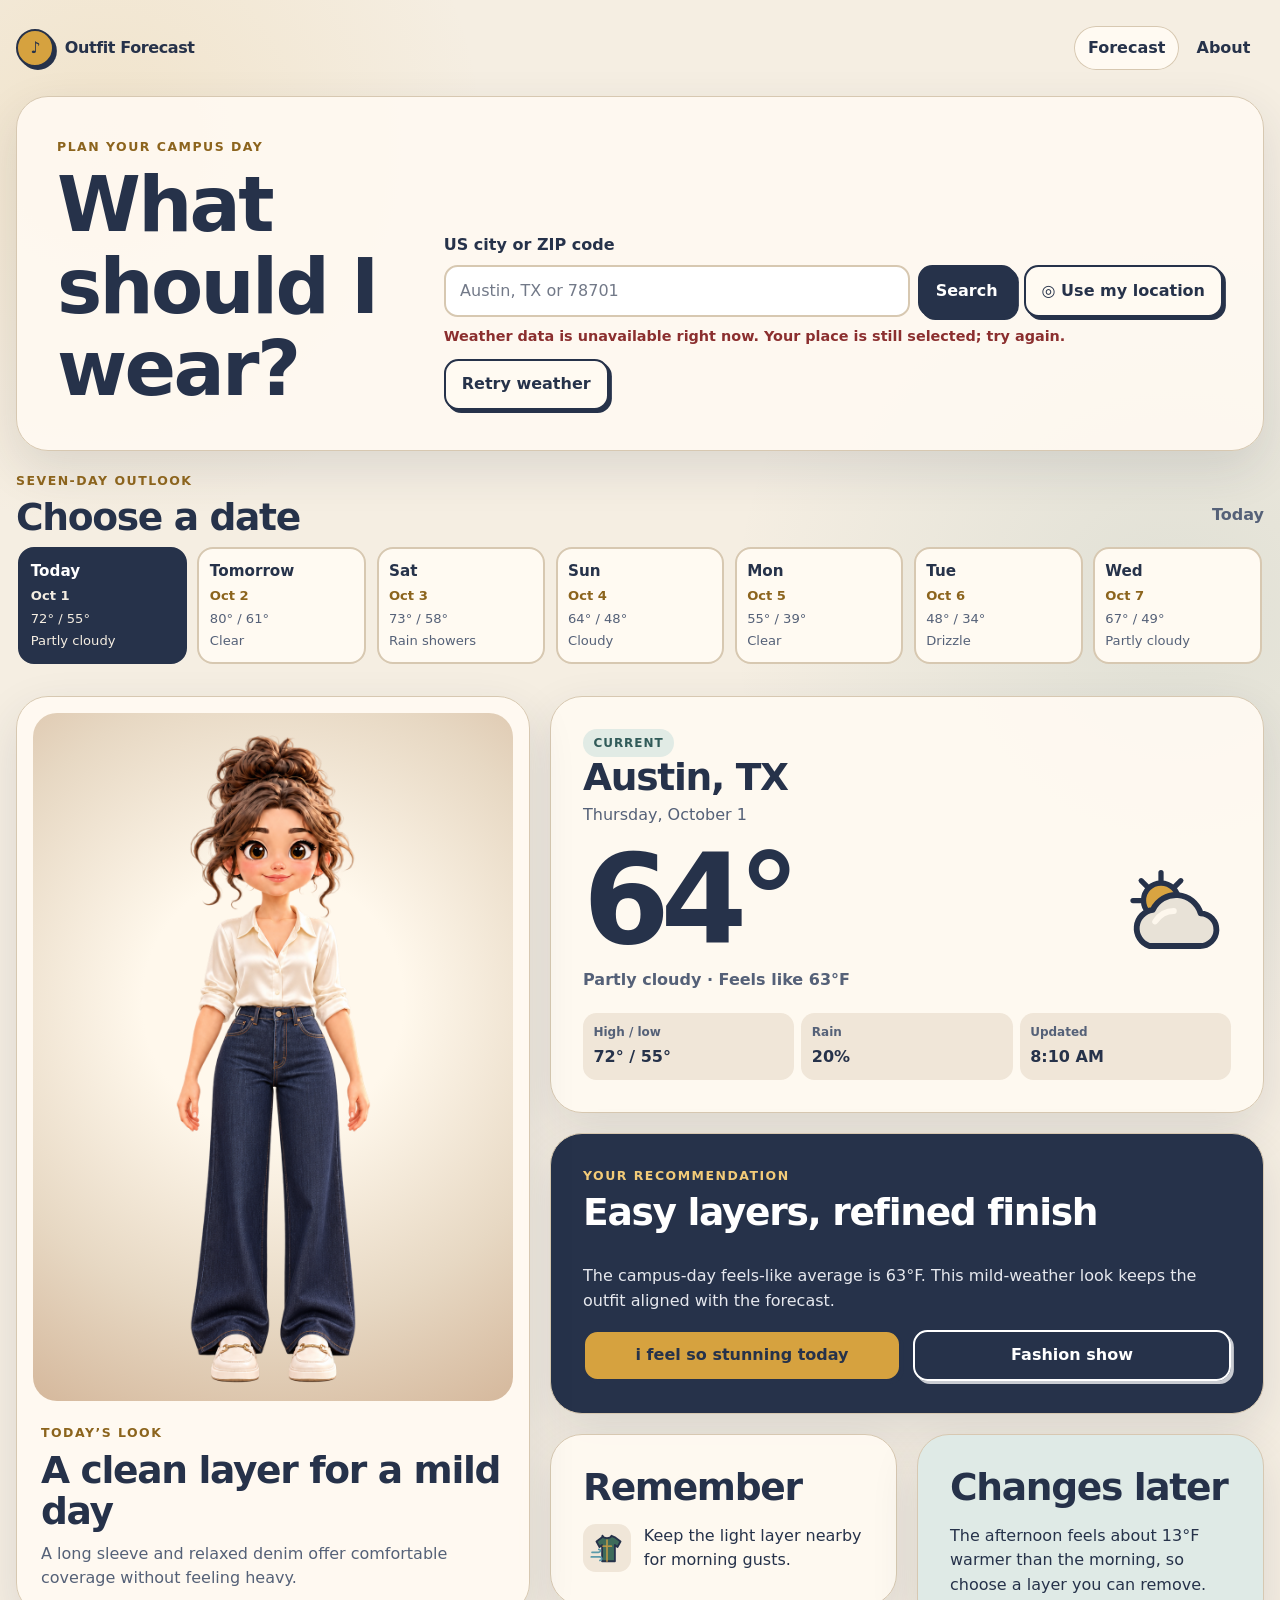
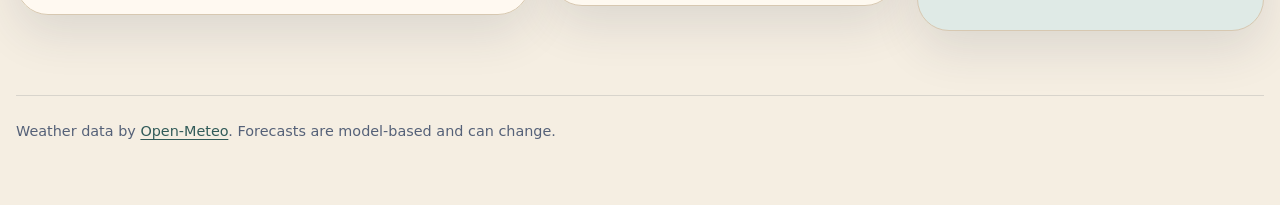
==== index.html @ b1bb18f8 "Brighten mobile outfit celebration" ====
<!doctype html>
<html lang="en">
  <head>
    <meta charset="utf-8">
    <meta name="viewport" content="width=device-width, initial-scale=1">
    <meta name="theme-color" content="#f5eee2">
    <meta name="description" content="A weather-based outfit planner for US college students.">
    <title>Outfit Forecast</title>
    <link rel="stylesheet" href="styles.css">
    <script type="module" src="src/main.js"></script>
  </head>
  <body>
    <a class="skip-link" href="#main-content">Skip to the forecast</a>
    <header class="site-header">
      <a class="brand" href="index.html" aria-label="Outfit Forecast home">
        <span class="brand-mark" aria-hidden="true">♪</span>
        <span>Outfit Forecast</span>
      </a>
      <nav aria-label="Primary navigation">
        <a aria-current="page" href="index.html">Forecast</a>
        <a href="about.html">About</a>
      </nav>
    </header>

    <main class="forecast-main" id="main-content">
      <section class="control-panel" aria-labelledby="location-heading">
        <div>
          <p class="eyebrow">Plan your campus day</p>
          <h1 id="location-heading">What should I wear?</h1>
        </div>
        <form class="location-form" id="location-form" novalidate>
          <label for="location-query">US city or ZIP code</label>
          <div class="field-row">
            <input id="location-query" name="location" autocomplete="postal-code" placeholder="Austin, TX or 78701" aria-describedby="location-message" aria-controls="location-results">
            <button class="button button-primary" type="submit">Search</button>
            <button class="button button-secondary location-button" id="use-location" type="button">
              <span aria-hidden="true">◎</span> Use my location
            </button>
          </div>
          <p class="field-message" id="location-message">Choose a place to update the seven-day outlook.</p>
          <div class="location-results" id="location-results" hidden>
            <p><strong>Select a location</strong></p>
            <div id="location-result-list" role="group" aria-label="Matching US locations"></div>
          </div>
          <button class="button button-secondary retry-button" id="retry-weather" type="button" hidden>Retry weather</button>
        </form>
      </section>

      <section class="date-section" aria-labelledby="date-heading">
        <div class="section-heading">
          <div>
            <p class="eyebrow">Seven-day outlook</p>
            <h2 id="date-heading">Choose a date</h2>
          </div>
          <p id="selected-date-label">Today</p>
        </div>
        <div class="date-strip" id="date-strip" role="group" aria-label="Forecast dates"></div>
      </section>

      <div class="forecast-layout">
        <section class="character-panel" aria-labelledby="outfit-heading">
          <div class="character-frame">
            <div class="character-stage">
              <img id="character-image" src="assets/characters/final/character-mild-b.png" alt="Character wearing a cropped camel trench, navy top, and cream trousers">
              <div class="wearable-layers" id="wearable-layers" aria-hidden="true"></div>
            </div>
            <div class="celebration-layer" id="celebration-layer" aria-hidden="true">
              <span class="celebration-sparkle sparkle-one"></span>
              <span class="celebration-sparkle sparkle-two"></span>
              <span class="celebration-sparkle sparkle-three"></span>
              <span class="celebration-sparkle sparkle-four"></span>
              <span class="celebration-sparkle sparkle-five"></span>
              <span class="celebration-sparkle sparkle-six"></span>
              <span class="celebration-meteor meteor-one"></span>
              <span class="celebration-meteor meteor-two"></span>
              <span class="celebration-meteor meteor-three"></span>
              <span class="celebration-sparkle mobile-celebration-extra sparkle-seven"></span>
              <span class="celebration-sparkle mobile-celebration-extra sparkle-eight"></span>
              <span class="celebration-sparkle mobile-celebration-extra sparkle-nine"></span>
              <span class="celebration-sparkle mobile-celebration-extra sparkle-ten"></span>
              <span class="celebration-sparkle mobile-celebration-extra sparkle-eleven"></span>
              <span class="celebration-sparkle mobile-celebration-extra sparkle-twelve"></span>
              <span class="celebration-sparkle mobile-celebration-extra sparkle-thirteen"></span>
              <span class="celebration-sparkle mobile-celebration-extra sparkle-fourteen"></span>
              <span class="celebration-meteor mobile-celebration-extra meteor-four"></span>
              <span class="celebration-meteor mobile-celebration-extra meteor-five"></span>
              <span class="celebration-meteor mobile-celebration-extra meteor-six"></span>
            </div>
          </div>
          <button class="button button-secondary fashion-show-mobile" id="fashion-show" data-fashion-show type="button">Fashion show</button>
          <div class="character-copy">
            <p class="eyebrow">Today’s look</p>
            <h2 id="outfit-heading">Polished layers for a full day</h2>
            <p id="outfit-summary">A light jacket and tailored trousers handle a mild morning without feeling heavy later.</p>
          </div>
        </section>

        <div class="forecast-details">
          <section class="weather-card" aria-labelledby="weather-heading">
            <div class="weather-place">
              <p class="status-pill" id="forecast-status">Current</p>
              <h2 id="weather-heading"><span id="place-name">Austin, TX</span></h2>
              <p id="weather-date">Thursday, October 1</p>
            </div>
            <img id="weather-icon" src="assets/icons/weather/final/partly-cloudy.svg" alt="Partly cloudy">
            <div class="temperature-block">
              <p class="temperature"><span id="temperature">64</span><span aria-hidden="true">°</span><span class="sr-only"> degrees Fahrenheit</span></p>
              <p><span id="condition">Partly cloudy</span> · Feels like <span id="feels-like">63°F</span></p>
            </div>
            <dl class="weather-facts">
              <div><dt>High / low</dt><dd id="high-low">72° / 55°</dd></div>
              <div><dt>Rain</dt><dd id="precipitation">20%</dd></div>
              <div><dt>Updated</dt><dd id="updated-time">8:10 AM</dd></div>
            </dl>
          </section>

          <section class="recommendation-card" aria-labelledby="recommendation-heading">
            <p class="eyebrow">Your recommendation</p>
            <h2 id="recommendation-heading">Easy layers, refined finish</h2>
            <p id="recommendation-copy">Start with the jacket for the cool morning. The breathable base layer will still feel comfortable as the afternoon warms.</p>
            <div class="action-row">
              <button class="button button-celebrate" id="affirmation" type="button">i feel so stunning today</button>
              <button class="button button-secondary fashion-show-desktop" id="fashion-show-desktop" data-fashion-show type="button">Fashion show</button>
            </div>
            <p class="affirmation-feedback" id="affirmation-feedback" hidden>Stunning confirmed <span aria-hidden="true">✦</span></p>
          </section>

          <div class="detail-grid">
            <section class="reminder-card" aria-labelledby="reminder-heading">
              <h2 id="reminder-heading">Remember</h2>
              <ul class="reminder-list" id="reminder-list">
                <li><img src="assets/icons/reminders/final/wind-layer.svg" alt=""><span>Keep the light layer nearby for morning gusts.</span></li>
              </ul>
            </section>
            <section class="changes-card" aria-labelledby="changes-heading">
              <h2 id="changes-heading">Changes later</h2>
              <p id="changes-copy">The afternoon feels about 13°F warmer than the morning, so choose a layer you can remove.</p>
            </section>
          </div>
        </div>
      </div>

    </main>

    <footer>
      <p>Weather data by <a href="https://open-meteo.com/" rel="external">Open-Meteo</a>. Forecasts are model-based and can change.</p>
    </footer>
    <div class="sr-only" id="app-status" role="status" aria-live="polite"></div>
  </body>
</html>
---- styles.css ----
:root {
  color-scheme: light;
  --ink: #26324a;
  --ink-soft: #556178;
  --cream: #f5eee2;
  --paper: #fffaf2;
  --paper-strong: #ffffff;
  --line: #d7c8b1;
  --gold: #d6a23f;
  --gold-dark: #8c641d;
  --teal: #477a78;
  --teal-dark: #315b59;
  --rose: #9c5363;
  --shadow: 0 18px 48px rgba(38, 50, 74, 0.12);
  --radius-large: 2rem;
  --radius-medium: 1.25rem;
  --content-width: 90rem;
}

* { box-sizing: border-box; }

html { scroll-behavior: smooth; }

body {
  margin: 0;
  min-width: 20rem;
  background:
    radial-gradient(circle at 8% 8%, rgba(214, 162, 63, 0.14), transparent 24rem),
    radial-gradient(circle at 92% 34%, rgba(71, 122, 120, 0.12), transparent 28rem),
    var(--cream);
  color: var(--ink);
  font-family: Inter, ui-sans-serif, system-ui, -apple-system, BlinkMacSystemFont, "Segoe UI", sans-serif;
  line-height: 1.55;
}

img { display: block; max-width: 100%; }

a { color: var(--teal-dark); text-underline-offset: 0.2em; }

button, input { font: inherit; }

button, a { -webkit-tap-highlight-color: transparent; }

:focus-visible {
  outline: 0.22rem solid #116b84;
  outline-offset: 0.18rem;
}

.skip-link {
  position: fixed;
  z-index: 100;
  top: 0.75rem;
  left: 0.75rem;
  padding: 0.75rem 1rem;
  border-radius: 0.75rem;
  background: var(--ink);
  color: white;
  transform: translateY(-160%);
}

.skip-link:focus { transform: none; }

.sr-only {
  position: absolute;
  width: 1px;
  height: 1px;
  padding: 0;
  margin: -1px;
  overflow: hidden;
  clip: rect(0, 0, 0, 0);
  white-space: nowrap;
  border: 0;
}

.site-header {
  width: min(calc(100% - 2rem), var(--content-width));
  min-height: 4.75rem;
  margin: 0 auto;
  display: flex;
  align-items: center;
  justify-content: space-between;
  gap: 1rem;
}

.brand {
  min-height: 2.75rem;
  display: inline-flex;
  align-items: center;
  gap: 0.65rem;
  color: var(--ink);
  font-weight: 850;
  letter-spacing: -0.025em;
  text-decoration: none;
}

.brand-mark {
  width: 2.4rem;
  height: 2.4rem;
  display: grid;
  place-items: center;
  border: 2px solid var(--ink);
  border-radius: 50%;
  background: var(--gold);
  box-shadow: 0.18rem 0.18rem 0 var(--ink);
}

nav { display: flex; gap: 0.25rem; }

nav a {
  min-height: 2.75rem;
  display: inline-flex;
  align-items: center;
  padding: 0.55rem 0.85rem;
  border-radius: 999px;
  color: var(--ink);
  font-weight: 750;
  text-decoration: none;
}

nav a[aria-current="page"] { background: var(--paper); box-shadow: inset 0 0 0 1px var(--line); }

main, footer { width: min(calc(100% - 2rem), var(--content-width)); margin-inline: auto; }

main { padding-bottom: 4rem; }

.forecast-main {
  display: grid;
  grid-template-areas:
    "control"
    "weather"
    "character"
    "dates"
    "recommendation"
    "details";
  gap: 1.25rem;
}

footer {
  padding: 1.5rem 0 3rem;
  border-top: 1px solid rgba(38, 50, 74, 0.14);
  color: var(--ink-soft);
  font-size: 0.9rem;
}

h1, h2, p { margin-top: 0; }

h1, h2 { line-height: 1.08; letter-spacing: -0.035em; }

h1 { margin-bottom: 0; font-size: clamp(2rem, 6vw, 4.75rem); }

h2 { font-size: clamp(1.45rem, 3vw, 2.35rem); }

.eyebrow {
  margin-bottom: 0.45rem;
  color: var(--gold-dark);
  font-size: 0.78rem;
  font-weight: 850;
  letter-spacing: 0.12em;
  text-transform: uppercase;
}

.lede { max-width: 42rem; color: var(--ink-soft); font-size: clamp(1.05rem, 2.3vw, 1.3rem); }

.control-panel {
  grid-area: control;
  padding: clamp(1.25rem, 4vw, 2.5rem);
  display: grid;
  gap: 1.25rem;
  border: 1px solid var(--line);
  border-radius: var(--radius-large);
  background: rgba(255, 250, 242, 0.9);
  box-shadow: var(--shadow);
}

.location-form label { display: block; margin-bottom: 0.45rem; font-weight: 800; }

.field-row { display: flex; flex-wrap: wrap; gap: 0.5rem; }
.field-row input { flex: 1 1 14rem; }
.field-row .button { flex: 0 0 auto; }

input {
  width: 100%;
  min-height: 3rem;
  padding: 0.72rem 0.9rem;
  border: 2px solid var(--line);
  border-radius: 0.85rem;
  background: var(--paper-strong);
  color: var(--ink);
}

input::placeholder { color: #727988; }

.field-message { margin: 0.5rem 0 0; color: var(--ink-soft); font-size: 0.9rem; }
.field-message[data-state="error"] { color: #8b2f2f; font-weight: 750; }
.location-results { margin-top: 0.75rem; padding: 0.75rem; border: var(--line); border-radius: 0.8rem; background: var(--paper); }
.location-results p { margin: 0 0 0.4rem; }
.location-result-button { display: flex; width: 100%; min-height: 2.75rem; align-items: center; justify-content: space-between; gap: 0.75rem; border: 0; border-top: 1px solid rgba(27, 43, 69, 0.16); background: transparent; color: var(--ink); text-align: left; cursor: pointer; }
.location-result-button:first-child { border-top: 0; }
.location-result-button span { color: var(--ink-soft); font-size: 0.82rem; }
.retry-button { margin-top: 0.7rem; }
.button[aria-disabled="true"], input[readonly] { cursor: wait; opacity: 0.65; transform: none; }

.button {
  min-height: 2.9rem;
  padding: 0.7rem 1rem;
  border: 2px solid var(--ink);
  border-radius: 0.9rem;
  background: transparent;
  color: var(--ink);
  font-weight: 820;
  cursor: pointer;
  box-shadow: 0.18rem 0.18rem 0 var(--ink);
}

.button:hover { transform: translateY(-1px); }
.button:active { transform: translate(0.12rem, 0.12rem); box-shadow: none; }
.button-primary { background: var(--ink); color: white; }
.button-secondary { background: var(--paper); }
.button-celebrate { background: var(--gold); }
.inline-button { display: inline-flex; align-items: center; text-decoration: none; }
.location-button { justify-self: start; }

.date-section { grid-area: dates; min-width: 0; max-width: 100%; overflow-x: clip; }

.section-heading { display: flex; align-items: end; justify-content: space-between; gap: 1rem; }
.section-heading h2 { margin-bottom: 0.35rem; }
.section-heading > p { color: var(--ink-soft); font-weight: 750; }

.date-strip {
  width: 100%;
  min-width: 0;
  max-width: 100%;
  padding: 0.25rem 0.15rem 0.75rem;
  display: grid;
  grid-auto-columns: minmax(5.25rem, 1fr);
  grid-auto-flow: column;
  gap: 0.65rem;
  overflow-x: auto;
  contain: inline-size;
  scroll-snap-type: x proximity;
}

.date-button {
  min-height: 6.4rem;
  padding: 0.65rem;
  display: grid;
  justify-items: start;
  gap: 0.15rem;
  scroll-snap-align: start;
  border: 2px solid var(--line);
  border-radius: 1rem;
  background: var(--paper);
  color: var(--ink);
  cursor: pointer;
}

.date-button strong { font-size: 0.95rem; }
.date-button span { color: var(--ink-soft); font-size: 0.82rem; }
.date-button .date-calendar { color: var(--gold-dark); font-weight: 800; }
.date-button[aria-pressed="true"] { border-color: var(--ink); background: var(--ink); color: white; }
.date-button[aria-pressed="true"] span { color: #f5eee2; }

.forecast-layout, .forecast-details { display: contents; }

.character-panel, .weather-card, .recommendation-card, .reminder-card, .changes-card, .info-card {
  border: 1px solid var(--line);
  border-radius: var(--radius-large);
  background: rgba(255, 250, 242, 0.94);
  box-shadow: var(--shadow);
}

.character-panel { grid-area: character; padding: 1rem; overflow: hidden; }

.character-frame {
  position: relative;
  min-height: 28rem;
  display: grid;
  place-items: end center;
  border-radius: calc(var(--radius-large) - 0.5rem);
  background: radial-gradient(circle at 50% 42%, #fff8ec 0 28%, #e7d8c3 68%, #d5b89c 100%);
  overflow: hidden;
}

.character-stage {
  position: relative;
  width: min(100%, 28rem);
  aspect-ratio: 2 / 3;
  flex: none;
}
.character-stage > #character-image,
.wearable-layers,
.wearable-layers img { position: absolute; inset: 0; width: 100%; height: 100%; }
.character-stage > #character-image,
.wearable-layers img { object-fit: contain; object-position: center bottom; }
.wearable-layers { pointer-events: none; }
.wearable-layers .accessory-sun-visor {
  transform: translate(1.5%, -10%) scale(0.4);
  transform-origin: 50% 22%;
}
.wearable-layers .accessory-umbrella {
  transform: translate(12%, 20%) scale(0.54);
  transform-origin: 67% 56%;
}
.wearable-layers .accessory-cold-wind-scarf {
  inset: 0;
  transform: translateY(6%) scale(0.42);
  transform-origin: 50% 26%;
}
.celebration-layer {
  position: absolute;
  inset: 0;
  z-index: 3;
  overflow: hidden;
  pointer-events: none;
  opacity: 0;
}
.celebration-layer::before {
  content: "";
  position: absolute;
  inset: 0;
  opacity: 0;
  background: radial-gradient(circle at 50% 42%, rgba(255, 255, 238, 0.72), rgba(247, 197, 78, 0.18) 34%, transparent 68%);
}
.celebration-layer.is-celebrating { animation: celebration-glow 3.2s ease-out both; }
.celebration-layer.is-celebrating::before { animation: celebration-flash 3.2s ease-out both; }
.celebration-sparkle {
  --sparkle-scale: 1;
  position: absolute;
  width: 1.15rem;
  aspect-ratio: 1;
  background: #fff6b8;
  clip-path: polygon(50% 0, 61% 38%, 100% 50%, 61% 62%, 50% 100%, 39% 62%, 0 50%, 39% 38%);
  filter: drop-shadow(0 0 0.45rem #f2bf55);
  mix-blend-mode: screen;
  opacity: 0;
}
.is-celebrating .celebration-sparkle { animation: sparkle-pop 1.35s ease-in-out var(--sparkle-delay, 0s) both; }
.sparkle-one { left: 20%; top: 17%; --sparkle-delay: 0.05s; --sparkle-scale: 0.8; }
.sparkle-two { right: 17%; top: 27%; --sparkle-delay: 0.35s; --sparkle-scale: 1.25; }
.sparkle-three { left: 12%; top: 49%; --sparkle-delay: 0.7s; --sparkle-scale: 0.65; }
.sparkle-four { right: 14%; top: 62%; --sparkle-delay: 1s; --sparkle-scale: 0.9; }
.sparkle-five { left: 29%; bottom: 10%; --sparkle-delay: 1.25s; --sparkle-scale: 1.1; }
.sparkle-six { right: 30%; top: 10%; --sparkle-delay: 1.55s; --sparkle-scale: 0.55; }
.sparkle-seven { left: 38%; top: 22%; --sparkle-delay: 0.2s; --sparkle-scale: 0.75; }
.sparkle-eight { right: 7%; top: 42%; --sparkle-delay: 0.5s; --sparkle-scale: 1.15; }
.sparkle-nine { left: 7%; top: 33%; --sparkle-delay: 0.85s; --sparkle-scale: 1; }
.sparkle-ten { right: 24%; top: 52%; --sparkle-delay: 1.15s; --sparkle-scale: 0.7; }
.sparkle-eleven { left: 21%; top: 67%; --sparkle-delay: 1.45s; --sparkle-scale: 1.2; }
.sparkle-twelve { right: 8%; bottom: 15%; --sparkle-delay: 1.75s; --sparkle-scale: 0.85; }
.sparkle-thirteen { left: 44%; bottom: 5%; --sparkle-delay: 2s; --sparkle-scale: 1; }
.sparkle-fourteen { right: 38%; top: 36%; --sparkle-delay: 2.25s; --sparkle-scale: 0.65; }
.celebration-meteor {
  position: absolute;
  width: 6rem;
  height: 0.18rem;
  border-radius: 999px;
  background: linear-gradient(90deg, transparent, #f3c96d 65%, #fffdf1);
  filter: drop-shadow(0 0 0.35rem rgba(255, 238, 166, 0.9));
  opacity: 0;
  transform: rotate(-35deg);
}
.is-celebrating .celebration-meteor { animation: meteor-pass 1.4s ease-out var(--meteor-delay, 0s) both; }
.meteor-one { left: -25%; top: 22%; --meteor-delay: 0.1s; }
.meteor-two { left: -30%; top: 48%; --meteor-delay: 0.65s; }
.meteor-three { left: -25%; top: 72%; --meteor-delay: 1.2s; }
.meteor-four { left: -32%; top: 34%; --meteor-delay: 0.35s; }
.meteor-five { left: -26%; top: 60%; --meteor-delay: 0.95s; }
.meteor-six { left: -35%; top: 82%; --meteor-delay: 1.55s; }
.fashion-show-mobile { width: 100%; margin-top: 0.9rem; }
.fashion-show-desktop { display: none; }
.character-copy { padding: 1.4rem 0.5rem 0.4rem; }
.character-copy h2 { margin-bottom: 0.65rem; }
.character-copy p:last-child { margin-bottom: 0; color: var(--ink-soft); }

.weather-card, .recommendation-card, .reminder-card, .changes-card { padding: clamp(1.25rem, 4vw, 2rem); }

.weather-card {
  grid-area: weather;
  display: grid;
  grid-template-columns: minmax(0, 1fr) auto;
  gap: 1rem;
}

.weather-card > img {
  grid-column: 2;
  grid-row: 2;
  align-self: center;
  width: clamp(5.75rem, 22vw, 8rem);
}
.weather-place { grid-column: 1 / -1; }
.weather-place h2 { margin-bottom: 0.35rem; }
.weather-place p { margin-bottom: 0; color: var(--ink-soft); }

.status-pill {
  width: fit-content;
  padding: 0.3rem 0.65rem;
  border-radius: 999px;
  background: #e1ebe5;
  color: var(--teal-dark) !important;
  font-size: 0.75rem;
  font-weight: 850;
  letter-spacing: 0.08em;
  text-transform: uppercase;
}

.temperature-block { grid-column: 1; grid-row: 2; min-width: 0; align-self: center; }
.temperature { margin-bottom: 0; font-size: clamp(4.4rem, 18vw, 7.8rem); font-weight: 900; line-height: 0.9; letter-spacing: -0.075em; }
.temperature-block > p:last-child { margin: 0.7rem 0 0; color: var(--ink-soft); font-weight: 700; }

.weather-facts { grid-column: 1 / -1; margin: 0.25rem 0 0; display: grid; grid-template-columns: repeat(3, minmax(0, 1fr)); gap: 0.45rem; }
.weather-facts div { min-width: 0; padding: 0.65rem; border-radius: 0.85rem; background: #f0e6d8; }
.weather-facts dt { color: var(--ink-soft); font-size: 0.75rem; font-weight: 750; }
.weather-facts dd { margin: 0.2rem 0 0; font-size: clamp(0.82rem, 3vw, 1rem); font-weight: 850; white-space: nowrap; }

.recommendation-card { grid-area: recommendation; background: var(--ink); color: white; }
.recommendation-card .eyebrow { color: #f3cb78; }
.recommendation-card p:not(.eyebrow) { color: #e6e8ee; }
.action-row { display: grid; gap: 0.75rem; }
.recommendation-card .button-secondary { background: transparent; border-color: white; color: white; box-shadow: 0.18rem 0.18rem 0 rgba(255,255,255,.75); }
.affirmation-feedback { width: fit-content; margin: 1rem 0 0; padding: 0.55rem 0.8rem; border-radius: 999px; background: #fff4d4; color: var(--ink) !important; font-weight: 850; animation: celebrate-in 420ms ease-out both; }

@keyframes celebrate-in {
  0% { opacity: 0; transform: translateY(0.5rem) scale(0.92); }
  70% { transform: translateY(-0.1rem) scale(1.04); }
  100% { opacity: 1; transform: translateY(0) scale(1); }
}

@keyframes celebration-glow {
  0% { opacity: 0; background: radial-gradient(circle at 50% 45%, rgba(255, 244, 182, 0), transparent 58%); }
  18%, 72% { opacity: 1; background: radial-gradient(circle at 50% 45%, rgba(255, 244, 182, 0.26), transparent 58%); }
  100% { opacity: 0; background: radial-gradient(circle at 50% 45%, rgba(255, 244, 182, 0), transparent 58%); }
}

@keyframes celebration-flash {
  0%, 100% { opacity: 0; }
  12% { opacity: 0.92; }
  30%, 70% { opacity: 0.36; }
}

@keyframes sparkle-pop {
  0%, 100% { opacity: 0; transform: scale(0) rotate(0); }
  45%, 70% { opacity: 1; transform: scale(var(--sparkle-scale)) rotate(90deg); }
}

@keyframes meteor-pass {
  0% { opacity: 0; translate: 0 0; }
  18% { opacity: 1; }
  100% { opacity: 0; translate: 75vw 45vw; }
}

.detail-grid { grid-area: details; display: grid; align-items: start; gap: 1.25rem; }
.reminder-card h2, .changes-card h2 { margin-bottom: 1rem; }
.reminder-list { margin: 0; padding: 0; display: grid; gap: 0.85rem; list-style: none; }
.reminder-list li { display: grid; grid-template-columns: 3rem 1fr; align-items: center; gap: 0.8rem; }
.reminder-list img { width: 3rem; height: 3rem; padding: 0.35rem; border-radius: 0.8rem; background: #f0e6d8; }
.reminder-card.is-empty { padding-block: 0.9rem; }
.reminder-card.is-empty h2 { margin-bottom: 0.35rem; font-size: 1.2rem; }
.reminder-card.is-empty .reminder-empty { color: var(--ink-soft); font-size: 0.88rem; line-height: 1.35; }
.changes-card { background: #dfeae6; }
.changes-card p { margin-bottom: 0; }

.about-main { padding-top: 1rem; }
.about-hero { display: grid; gap: 1.25rem; align-items: stretch; }
.about-hero > div:first-child { padding: clamp(1.5rem, 5vw, 4rem); border-radius: var(--radius-large); background: var(--ink); color: white; box-shadow: var(--shadow); }
.about-hero .lede { color: #e4e7ed; }

.creator-card {
  min-height: 14rem;
  padding: 1rem 1.5rem 0;
  display: grid;
  grid-template-columns: minmax(7rem, 11rem) 1fr;
  align-items: end;
  gap: 1rem;
  border: 1px solid var(--line);
  border-radius: var(--radius-large);
  background: var(--paper);
  overflow: hidden;
  box-shadow: var(--shadow);
}

.creator-card img { max-height: 15rem; object-fit: contain; object-position: bottom; }
.creator-card div { align-self: center; }
.creator-card strong { display: block; font-size: clamp(2rem, 5vw, 3.5rem); }

.about-grid { margin-top: 1.25rem; display: grid; gap: 1.25rem; }
.info-card { position: relative; padding: clamp(1.4rem, 4vw, 2.25rem); overflow: hidden; }
.info-card h2 { padding-right: 3rem; }
.info-number { position: absolute; right: 1.25rem; top: 1rem; color: rgba(38, 50, 74, 0.16); font-size: 2.4rem; font-weight: 900; }
.info-card p:last-child { margin-bottom: 0; }
.link-list { padding-left: 1.2rem; columns: 1; }
.link-list li { margin-bottom: 0.65rem; break-inside: avoid; }

@media (min-width: 48rem) {
  .control-panel { grid-template-columns: minmax(12rem, 0.8fr) minmax(20rem, 1.3fr); align-items: end; }
  .date-strip { grid-auto-flow: unset; grid-template-columns: repeat(7, 1fr); overflow: visible; }
  .detail-grid { grid-template-columns: 1fr 1fr; }
  .about-hero { grid-template-columns: 1.5fr 1fr; }
  .about-grid { grid-template-columns: 1fr 1fr; }
  .info-card-wide { grid-column: 1 / -1; }
  .link-list { columns: 2; }
}

@media (min-width: 64rem) {
  .site-header { min-height: 6rem; }
  .forecast-main {
    grid-template-columns: minmax(24rem, 0.9fr) minmax(32rem, 1.25fr);
    grid-template-areas:
      "control control"
      "dates dates"
      "character weather"
      "character recommendation"
      "character details";
    align-items: start;
  }
  .control-panel { grid-template-columns: minmax(15rem, 0.8fr) minmax(30rem, 1.7fr); }
  .character-panel { position: sticky; top: 1rem; }
  .fashion-show-mobile { display: none; }
  .fashion-show-desktop { display: block; }
  .mobile-celebration-extra { display: none; }
  .action-row { grid-template-columns: 1fr 1fr; }
  .character-frame { min-height: 43rem; }
  .weather-card { align-items: center; }
  .weather-card > img { width: 7rem; }
  .about-grid { grid-template-columns: repeat(2, 1fr); }
}

@media (max-width: 63.99rem) {
  .celebration-layer { filter: saturate(1.3) brightness(1.2); }
  .celebration-sparkle {
    width: 1.5rem;
    filter: drop-shadow(0 0 0.3rem #fff) drop-shadow(0 0 0.85rem #f0ad24);
  }
  .celebration-meteor {
    width: 7.5rem;
    height: 0.28rem;
    filter: drop-shadow(0 0 0.25rem #fff) drop-shadow(0 0 0.75rem #efb334);
  }
}

@media (max-width: 35rem) {
  .site-header { align-items: flex-start; padding-block: 0.75rem; }
  .brand { gap: 0.45rem; font-size: 0.9rem; }
  .brand-mark { width: 2.2rem; height: 2.2rem; }
  .brand > span:last-child { max-width: 6rem; line-height: 1.05; }
  nav a { padding-inline: 0.55rem; font-size: 0.9rem; }
  .field-row { display: grid; }
  .field-row .button { width: 100%; }
  .weather-card { gap: 0.75rem; }
  .weather-card, .recommendation-card, .reminder-card, .changes-card { padding: 1rem; }
  .weather-facts { gap: 0.35rem; }
  .weather-facts div { padding: 0.55rem 0.4rem; }
  .weather-facts dt { font-size: 0.67rem; }
  .character-frame { min-height: 24rem; }
}

@media (prefers-reduced-motion: reduce) {
  *, *::before, *::after { scroll-behavior: auto !important; transition: none !important; animation: none !important; }
  .celebration-layer.is-celebrating { opacity: 1; background: radial-gradient(circle at 50% 45%, rgba(255, 244, 182, 0.28), transparent 58%); }
  .celebration-layer.is-celebrating .celebration-sparkle { opacity: 0.8; transform: scale(0.65); }
  .celebration-layer.is-celebrating .celebration-meteor { display: none; }
}
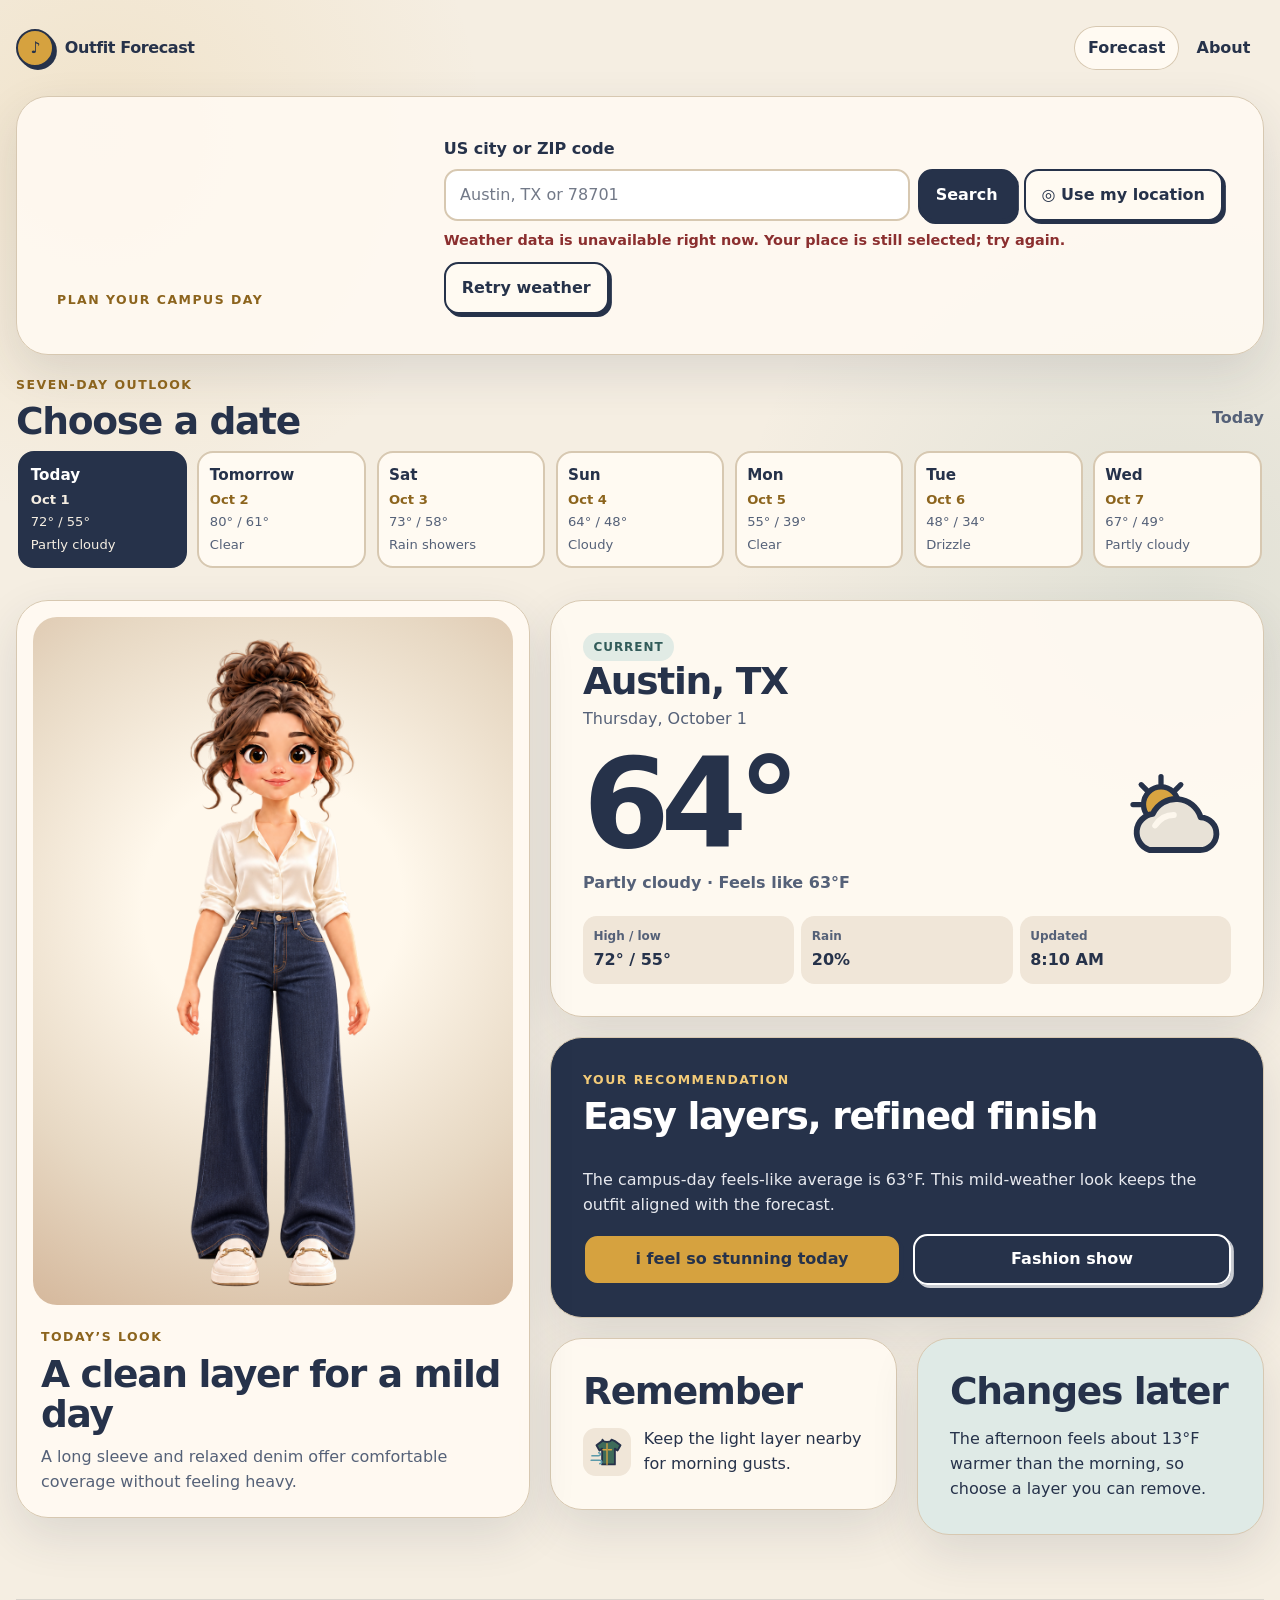
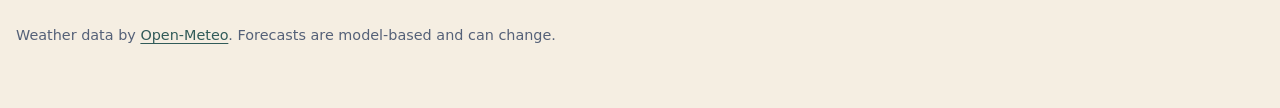
==== commit 66c322a9: "Simplify mobile location search" ====
--- a/index.html
+++ b/index.html
@@ -25,8 +25,7 @@
     <main class="forecast-main" id="main-content">
       <section class="control-panel" aria-labelledby="location-heading">
         <div>
-          <p class="eyebrow">Plan your campus day</p>
-          <h1 id="location-heading">What should I wear?</h1>
+          <h1 class="eyebrow" id="location-heading">Plan your campus day</h1>
         </div>
         <form class="location-form" id="location-form" novalidate>
           <label for="location-query">US city or ZIP code</label>
@@ -65,29 +64,43 @@
               <div class="wearable-layers" id="wearable-layers" aria-hidden="true"></div>
             </div>
             <div class="celebration-layer" id="celebration-layer" aria-hidden="true">
-              <span class="celebration-sparkle sparkle-one"></span>
-              <span class="celebration-sparkle sparkle-two"></span>
-              <span class="celebration-sparkle sparkle-three"></span>
-              <span class="celebration-sparkle sparkle-four"></span>
-              <span class="celebration-sparkle sparkle-five"></span>
-              <span class="celebration-sparkle sparkle-six"></span>
-              <span class="celebration-meteor meteor-one"></span>
-              <span class="celebration-meteor meteor-two"></span>
-              <span class="celebration-meteor meteor-three"></span>
-              <span class="celebration-sparkle mobile-celebration-extra sparkle-seven"></span>
-              <span class="celebration-sparkle mobile-celebration-extra sparkle-eight"></span>
-              <span class="celebration-sparkle mobile-celebration-extra sparkle-nine"></span>
-              <span class="celebration-sparkle mobile-celebration-extra sparkle-ten"></span>
-              <span class="celebration-sparkle mobile-celebration-extra sparkle-eleven"></span>
-              <span class="celebration-sparkle mobile-celebration-extra sparkle-twelve"></span>
-              <span class="celebration-sparkle mobile-celebration-extra sparkle-thirteen"></span>
-              <span class="celebration-sparkle mobile-celebration-extra sparkle-fourteen"></span>
-              <span class="celebration-meteor mobile-celebration-extra meteor-four"></span>
-              <span class="celebration-meteor mobile-celebration-extra meteor-five"></span>
-              <span class="celebration-meteor mobile-celebration-extra meteor-six"></span>
+              <span class="fairy-particle fairy-one"></span>
+              <span class="fairy-particle fairy-two"></span>
+              <span class="fairy-particle fairy-three"></span>
+              <span class="fairy-particle fairy-four"></span>
+              <span class="fairy-particle fairy-orb fairy-five"></span>
+              <span class="fairy-particle fairy-six"></span>
+              <span class="fairy-particle fairy-seven"></span>
+              <span class="fairy-particle fairy-eight"></span>
+              <span class="fairy-particle fairy-nine"></span>
+              <span class="fairy-particle fairy-orb fairy-ten"></span>
+              <span class="fairy-particle fairy-eleven"></span>
+              <span class="fairy-particle fairy-twelve"></span>
+              <span class="fairy-particle fairy-mobile-extra fairy-thirteen"></span>
+              <span class="fairy-particle fairy-mobile-extra fairy-fourteen"></span>
+              <span class="fairy-particle fairy-mobile-extra fairy-orb fairy-fifteen"></span>
+              <span class="fairy-particle fairy-mobile-extra fairy-sixteen"></span>
+              <span class="fairy-particle fairy-mobile-extra fairy-seventeen"></span>
+              <span class="fairy-particle fairy-mobile-extra fairy-eighteen"></span>
+              <span class="fairy-particle fairy-mobile-extra fairy-nineteen"></span>
+              <span class="fairy-particle fairy-mobile-extra fairy-orb fairy-twenty"></span>
+              <span class="fairy-particle fairy-desktop-extra fairy-twenty-one"></span>
+              <span class="fairy-particle fairy-desktop-extra fairy-twenty-two"></span>
+              <span class="fairy-particle fairy-desktop-extra fairy-orb fairy-twenty-three"></span>
+              <span class="fairy-particle fairy-desktop-extra fairy-twenty-four"></span>
+              <span class="fairy-particle fairy-desktop-extra fairy-twenty-five"></span>
+              <span class="fairy-particle fairy-desktop-extra fairy-twenty-six"></span>
+              <span class="fairy-particle fairy-desktop-extra fairy-twenty-seven"></span>
+              <span class="fairy-particle fairy-desktop-extra fairy-orb fairy-twenty-eight"></span>
+              <span class="fairy-particle fairy-desktop-extra fairy-twenty-nine"></span>
+              <span class="fairy-particle fairy-desktop-extra fairy-thirty"></span>
+              <span class="fairy-particle fairy-desktop-extra fairy-thirty-one"></span>
+              <span class="fairy-particle fairy-desktop-extra fairy-orb fairy-thirty-two"></span>
             </div>
           </div>
           <button class="button button-secondary fashion-show-mobile" id="fashion-show" data-fashion-show type="button">Fashion show</button>
+          <button class="button button-celebrate affirmation-mobile" id="affirmation" data-affirmation type="button">i feel so stunning today</button>
+          <p class="affirmation-feedback affirmation-feedback-mobile" id="affirmation-feedback" hidden>Stunning confirmed <span aria-hidden="true">✦</span></p>
           <div class="character-copy">
             <p class="eyebrow">Today’s look</p>
             <h2 id="outfit-heading">Polished layers for a full day</h2>
@@ -119,10 +132,10 @@
             <h2 id="recommendation-heading">Easy layers, refined finish</h2>
             <p id="recommendation-copy">Start with the jacket for the cool morning. The breathable base layer will still feel comfortable as the afternoon warms.</p>
             <div class="action-row">
-              <button class="button button-celebrate" id="affirmation" type="button">i feel so stunning today</button>
+              <button class="button button-celebrate affirmation-desktop" id="affirmation-desktop" data-affirmation type="button">i feel so stunning today</button>
               <button class="button button-secondary fashion-show-desktop" id="fashion-show-desktop" data-fashion-show type="button">Fashion show</button>
             </div>
-            <p class="affirmation-feedback" id="affirmation-feedback" hidden>Stunning confirmed <span aria-hidden="true">✦</span></p>
+            <p class="affirmation-feedback" id="affirmation-feedback-desktop" hidden>Stunning confirmed <span aria-hidden="true">✦</span></p>
           </section>
 
           <div class="detail-grid">
--- a/styles.css
+++ b/styles.css
@@ -319,55 +319,63 @@
   position: absolute;
   inset: 0;
   opacity: 0;
-  background: radial-gradient(circle at 50% 42%, rgba(255, 255, 238, 0.72), rgba(247, 197, 78, 0.18) 34%, transparent 68%);
-}
-.celebration-layer.is-celebrating { animation: celebration-glow 3.2s ease-out both; }
-.celebration-layer.is-celebrating::before { animation: celebration-flash 3.2s ease-out both; }
-.celebration-sparkle {
-  --sparkle-scale: 1;
+  background: linear-gradient(180deg, rgba(255, 255, 255, 0.62), rgba(221, 225, 239, 0.2) 40%, transparent 78%);
+}
+.celebration-layer.is-celebrating { animation: fairy-glow 5.2s ease-out both; }
+.celebration-layer.is-celebrating::before { animation: fairy-sheen 5.2s ease-out both; }
+.fairy-particle {
+  --fairy-size: 1.35rem;
+  --fairy-delay: 0s;
+  --fairy-drift: 0rem;
   position: absolute;
-  width: 1.15rem;
+  top: -12%;
+  width: var(--fairy-size);
   aspect-ratio: 1;
-  background: #fff6b8;
+  background: linear-gradient(135deg, #ffffff 8%, #d9ddea 48%, #ffffff 78%);
   clip-path: polygon(50% 0, 61% 38%, 100% 50%, 61% 62%, 50% 100%, 39% 62%, 0 50%, 39% 38%);
-  filter: drop-shadow(0 0 0.45rem #f2bf55);
+  filter: drop-shadow(0 0 0.28rem #ffffff) drop-shadow(0 0 0.8rem #cbd1e4);
   mix-blend-mode: screen;
   opacity: 0;
 }
-.is-celebrating .celebration-sparkle { animation: sparkle-pop 1.35s ease-in-out var(--sparkle-delay, 0s) both; }
-.sparkle-one { left: 20%; top: 17%; --sparkle-delay: 0.05s; --sparkle-scale: 0.8; }
-.sparkle-two { right: 17%; top: 27%; --sparkle-delay: 0.35s; --sparkle-scale: 1.25; }
-.sparkle-three { left: 12%; top: 49%; --sparkle-delay: 0.7s; --sparkle-scale: 0.65; }
-.sparkle-four { right: 14%; top: 62%; --sparkle-delay: 1s; --sparkle-scale: 0.9; }
-.sparkle-five { left: 29%; bottom: 10%; --sparkle-delay: 1.25s; --sparkle-scale: 1.1; }
-.sparkle-six { right: 30%; top: 10%; --sparkle-delay: 1.55s; --sparkle-scale: 0.55; }
-.sparkle-seven { left: 38%; top: 22%; --sparkle-delay: 0.2s; --sparkle-scale: 0.75; }
-.sparkle-eight { right: 7%; top: 42%; --sparkle-delay: 0.5s; --sparkle-scale: 1.15; }
-.sparkle-nine { left: 7%; top: 33%; --sparkle-delay: 0.85s; --sparkle-scale: 1; }
-.sparkle-ten { right: 24%; top: 52%; --sparkle-delay: 1.15s; --sparkle-scale: 0.7; }
-.sparkle-eleven { left: 21%; top: 67%; --sparkle-delay: 1.45s; --sparkle-scale: 1.2; }
-.sparkle-twelve { right: 8%; bottom: 15%; --sparkle-delay: 1.75s; --sparkle-scale: 0.85; }
-.sparkle-thirteen { left: 44%; bottom: 5%; --sparkle-delay: 2s; --sparkle-scale: 1; }
-.sparkle-fourteen { right: 38%; top: 36%; --sparkle-delay: 2.25s; --sparkle-scale: 0.65; }
-.celebration-meteor {
-  position: absolute;
-  width: 6rem;
-  height: 0.18rem;
-  border-radius: 999px;
-  background: linear-gradient(90deg, transparent, #f3c96d 65%, #fffdf1);
-  filter: drop-shadow(0 0 0.35rem rgba(255, 238, 166, 0.9));
-  opacity: 0;
-  transform: rotate(-35deg);
-}
-.is-celebrating .celebration-meteor { animation: meteor-pass 1.4s ease-out var(--meteor-delay, 0s) both; }
-.meteor-one { left: -25%; top: 22%; --meteor-delay: 0.1s; }
-.meteor-two { left: -30%; top: 48%; --meteor-delay: 0.65s; }
-.meteor-three { left: -25%; top: 72%; --meteor-delay: 1.2s; }
-.meteor-four { left: -32%; top: 34%; --meteor-delay: 0.35s; }
-.meteor-five { left: -26%; top: 60%; --meteor-delay: 0.95s; }
-.meteor-six { left: -35%; top: 82%; --meteor-delay: 1.55s; }
+.fairy-particle.fairy-orb { border-radius: 50%; background: radial-gradient(circle, #ffffff 0 18%, #d7dce9 34%, rgba(255,255,255,0) 72%); clip-path: none; }
+.is-celebrating .fairy-particle { animation: fairy-fall 3.5s cubic-bezier(0.18, 0.62, 0.35, 1) var(--fairy-delay) both; }
+.fairy-one { left: 5%; --fairy-delay: 0.05s; --fairy-size: 1.65rem; --fairy-drift: 2rem; }
+.fairy-two { left: 16%; --fairy-delay: 0.55s; --fairy-size: 1.15rem; --fairy-drift: -1.5rem; }
+.fairy-three { left: 27%; --fairy-delay: 1.05s; --fairy-size: 1.9rem; --fairy-drift: 1rem; }
+.fairy-four { left: 39%; --fairy-delay: 0.25s; --fairy-size: 1.3rem; --fairy-drift: -2rem; }
+.fairy-five { left: 48%; --fairy-delay: 1.45s; --fairy-size: 2.35rem; --fairy-drift: 1.5rem; }
+.fairy-six { left: 58%; --fairy-delay: 0.75s; --fairy-size: 1.55rem; --fairy-drift: -1rem; }
+.fairy-seven { left: 69%; --fairy-delay: 0.15s; --fairy-size: 2rem; --fairy-drift: 1.75rem; }
+.fairy-eight { left: 80%; --fairy-delay: 1.2s; --fairy-size: 1.25rem; --fairy-drift: -1.5rem; }
+.fairy-nine { left: 90%; --fairy-delay: 0.45s; --fairy-size: 1.8rem; --fairy-drift: -2.25rem; }
+.fairy-ten { left: 11%; --fairy-delay: 1.6s; --fairy-size: 2rem; --fairy-drift: 1rem; }
+.fairy-eleven { left: 53%; --fairy-delay: 1.85s; --fairy-size: 1.45rem; --fairy-drift: 2rem; }
+.fairy-twelve { left: 75%; --fairy-delay: 1.95s; --fairy-size: 1.7rem; --fairy-drift: -2rem; }
+.fairy-thirteen { left: 2%; --fairy-delay: 1.15s; --fairy-size: 2.15rem; --fairy-drift: 2.5rem; }
+.fairy-fourteen { left: 22%; --fairy-delay: 1.7s; --fairy-size: 1.6rem; --fairy-drift: -2rem; }
+.fairy-fifteen { left: 33%; --fairy-delay: 0.85s; --fairy-size: 2.55rem; --fairy-drift: 1.5rem; }
+.fairy-sixteen { left: 44%; --fairy-delay: 2.05s; --fairy-size: 1.85rem; --fairy-drift: -1rem; }
+.fairy-seventeen { left: 63%; --fairy-delay: 1.35s; --fairy-size: 2.2rem; --fairy-drift: 2rem; }
+.fairy-eighteen { left: 73%; --fairy-delay: 2.2s; --fairy-size: 1.6rem; --fairy-drift: -1.5rem; }
+.fairy-nineteen { left: 85%; --fairy-delay: 0.95s; --fairy-size: 2.35rem; --fairy-drift: 1rem; }
+.fairy-twenty { left: 94%; --fairy-delay: 1.8s; --fairy-size: 2.65rem; --fairy-drift: -2.5rem; }
+.fairy-twenty-one { left: 8%; --fairy-delay: 0.9s; --fairy-size: 1.4rem; --fairy-drift: -1rem; }
+.fairy-twenty-two { left: 19%; --fairy-delay: 1.35s; --fairy-size: 2.2rem; --fairy-drift: 2rem; }
+.fairy-twenty-three { left: 31%; --fairy-delay: 0.4s; --fairy-size: 1.6rem; --fairy-drift: -1.5rem; }
+.fairy-twenty-four { left: 42%; --fairy-delay: 1.75s; --fairy-size: 1.9rem; --fairy-drift: 1rem; }
+.fairy-twenty-five { left: 51%; --fairy-delay: 0.15s; --fairy-size: 1.3rem; --fairy-drift: -2rem; }
+.fairy-twenty-six { left: 61%; --fairy-delay: 1.1s; --fairy-size: 2.4rem; --fairy-drift: 1.5rem; }
+.fairy-twenty-seven { left: 71%; --fairy-delay: 0.65s; --fairy-size: 1.55rem; --fairy-drift: -1rem; }
+.fairy-twenty-eight { left: 82%; --fairy-delay: 1.55s; --fairy-size: 2.05rem; --fairy-drift: 1.75rem; }
+.fairy-twenty-nine { left: 92%; --fairy-delay: 0.3s; --fairy-size: 1.45rem; --fairy-drift: -1.5rem; }
+.fairy-thirty { left: 13%; --fairy-delay: 1.95s; --fairy-size: 2.1rem; --fairy-drift: 1rem; }
+.fairy-thirty-one { left: 47%; --fairy-delay: 2.15s; --fairy-size: 1.5rem; --fairy-drift: 2rem; }
+.fairy-thirty-two { left: 77%; --fairy-delay: 2.25s; --fairy-size: 1.8rem; --fairy-drift: -2rem; }
+.fairy-desktop-extra { display: none; }
 .fashion-show-mobile { width: 100%; margin-top: 0.9rem; }
-.fashion-show-desktop { display: none; }
+.affirmation-mobile { width: 100%; margin-top: 0.75rem; }
+.affirmation-feedback-mobile { margin-inline: auto; }
+.fashion-show-desktop, .affirmation-desktop { display: none; }
 .character-copy { padding: 1.4rem 0.5rem 0.4rem; }
 .character-copy h2 { margin-bottom: 0.65rem; }
 .character-copy p:last-child { margin-bottom: 0; color: var(--ink-soft); }
@@ -415,7 +423,7 @@
 .recommendation-card { grid-area: recommendation; background: var(--ink); color: white; }
 .recommendation-card .eyebrow { color: #f3cb78; }
 .recommendation-card p:not(.eyebrow) { color: #e6e8ee; }
-.action-row { display: grid; gap: 0.75rem; }
+.action-row { display: none; gap: 0.75rem; }
 .recommendation-card .button-secondary { background: transparent; border-color: white; color: white; box-shadow: 0.18rem 0.18rem 0 rgba(255,255,255,.75); }
 .affirmation-feedback { width: fit-content; margin: 1rem 0 0; padding: 0.55rem 0.8rem; border-radius: 999px; background: #fff4d4; color: var(--ink) !important; font-weight: 850; animation: celebrate-in 420ms ease-out both; }
 
@@ -425,27 +433,22 @@
   100% { opacity: 1; transform: translateY(0) scale(1); }
 }
 
-@keyframes celebration-glow {
-  0% { opacity: 0; background: radial-gradient(circle at 50% 45%, rgba(255, 244, 182, 0), transparent 58%); }
-  18%, 72% { opacity: 1; background: radial-gradient(circle at 50% 45%, rgba(255, 244, 182, 0.26), transparent 58%); }
-  100% { opacity: 0; background: radial-gradient(circle at 50% 45%, rgba(255, 244, 182, 0), transparent 58%); }
-}
-
-@keyframes celebration-flash {
+@keyframes fairy-glow {
+  0%, 100% { opacity: 0; background: rgba(224, 228, 240, 0); }
+  10%, 86% { opacity: 1; background: rgba(224, 228, 240, 0.16); }
+}
+
+@keyframes fairy-sheen {
   0%, 100% { opacity: 0; }
-  12% { opacity: 0.92; }
-  30%, 70% { opacity: 0.36; }
-}
-
-@keyframes sparkle-pop {
-  0%, 100% { opacity: 0; transform: scale(0) rotate(0); }
-  45%, 70% { opacity: 1; transform: scale(var(--sparkle-scale)) rotate(90deg); }
-}
-
-@keyframes meteor-pass {
-  0% { opacity: 0; translate: 0 0; }
-  18% { opacity: 1; }
-  100% { opacity: 0; translate: 75vw 45vw; }
+  10% { opacity: 0.9; }
+  32%, 78% { opacity: 0.32; }
+}
+
+@keyframes fairy-fall {
+  0% { opacity: 0; transform: translate3d(0, -3rem, 0) scale(0.25) rotate(0); }
+  12% { opacity: 1; }
+  58% { opacity: 0.96; transform: translate3d(var(--fairy-drift), 52vh, 0) scale(1.25) rotate(150deg); }
+  100% { opacity: 0; transform: translate3d(var(--fairy-drift), 110vh, 0) scale(0.65) rotate(320deg); }
 }
 
 .detail-grid { grid-area: details; display: grid; align-items: start; gap: 1.25rem; }
@@ -455,7 +458,7 @@
 .reminder-list img { width: 3rem; height: 3rem; padding: 0.35rem; border-radius: 0.8rem; background: #f0e6d8; }
 .reminder-card.is-empty { padding-block: 0.9rem; }
 .reminder-card.is-empty h2 { margin-bottom: 0.35rem; font-size: 1.2rem; }
-.reminder-card.is-empty .reminder-empty { color: var(--ink-soft); font-size: 0.88rem; line-height: 1.35; }
+.reminder-card.is-empty .reminder-empty { display: block; width: 100%; color: var(--ink-soft); font-size: 0.82rem; line-height: 1.35; white-space: nowrap; }
 .changes-card { background: #dfeae6; }
 .changes-card p { margin-bottom: 0; }
 
@@ -515,9 +518,12 @@
   .control-panel { grid-template-columns: minmax(15rem, 0.8fr) minmax(30rem, 1.7fr); }
   .character-panel { position: sticky; top: 1rem; }
   .fashion-show-mobile { display: none; }
+  .affirmation-mobile, .affirmation-feedback-mobile { display: none; }
   .fashion-show-desktop { display: block; }
-  .mobile-celebration-extra { display: none; }
-  .action-row { grid-template-columns: 1fr 1fr; }
+  .affirmation-desktop { display: block; }
+  .fairy-mobile-extra { display: none; }
+  .fairy-desktop-extra { display: block; }
+  .action-row { display: grid; grid-template-columns: 1fr 1fr; }
   .character-frame { min-height: 43rem; }
   .weather-card { align-items: center; }
   .weather-card > img { width: 7rem; }
@@ -525,16 +531,15 @@
 }
 
 @media (max-width: 63.99rem) {
-  .celebration-layer { filter: saturate(1.3) brightness(1.2); }
-  .celebration-sparkle {
-    width: 1.5rem;
-    filter: drop-shadow(0 0 0.3rem #fff) drop-shadow(0 0 0.85rem #f0ad24);
-  }
-  .celebration-meteor {
-    width: 7.5rem;
-    height: 0.28rem;
-    filter: drop-shadow(0 0 0.25rem #fff) drop-shadow(0 0 0.75rem #efb334);
-  }
+  .celebration-layer { filter: saturate(0.55) brightness(1.4); }
+  .fairy-particle { filter: drop-shadow(0 0 0.24rem #fff) drop-shadow(0 0 0.65rem #d9deed) drop-shadow(0 0 1rem #aeb9d5); }
+}
+
+@media (max-width: 47.99rem) {
+  .recommendation-card { display: none; }
+  .control-panel { padding: 1rem; gap: 0.65rem; border-radius: var(--radius-medium); }
+  .control-panel .eyebrow { margin-bottom: 0; }
+  #use-location { display: none; }
 }
 
 @media (max-width: 35rem) {
@@ -550,12 +555,12 @@
   .weather-facts { gap: 0.35rem; }
   .weather-facts div { padding: 0.55rem 0.4rem; }
   .weather-facts dt { font-size: 0.67rem; }
+  .reminder-card.is-empty .reminder-empty { font-size: 0.75rem; letter-spacing: -0.015em; }
   .character-frame { min-height: 24rem; }
 }
 
 @media (prefers-reduced-motion: reduce) {
   *, *::before, *::after { scroll-behavior: auto !important; transition: none !important; animation: none !important; }
-  .celebration-layer.is-celebrating { opacity: 1; background: radial-gradient(circle at 50% 45%, rgba(255, 244, 182, 0.28), transparent 58%); }
-  .celebration-layer.is-celebrating .celebration-sparkle { opacity: 0.8; transform: scale(0.65); }
-  .celebration-layer.is-celebrating .celebration-meteor { display: none; }
-}
+  .celebration-layer.is-celebrating { opacity: 1; background: linear-gradient(180deg, rgba(255,255,255,0.3), rgba(207,213,231,0.18), transparent 75%); }
+  .celebration-layer.is-celebrating .fairy-particle { opacity: 0.82; transform: translateY(38vh) scale(0.85); }
+}
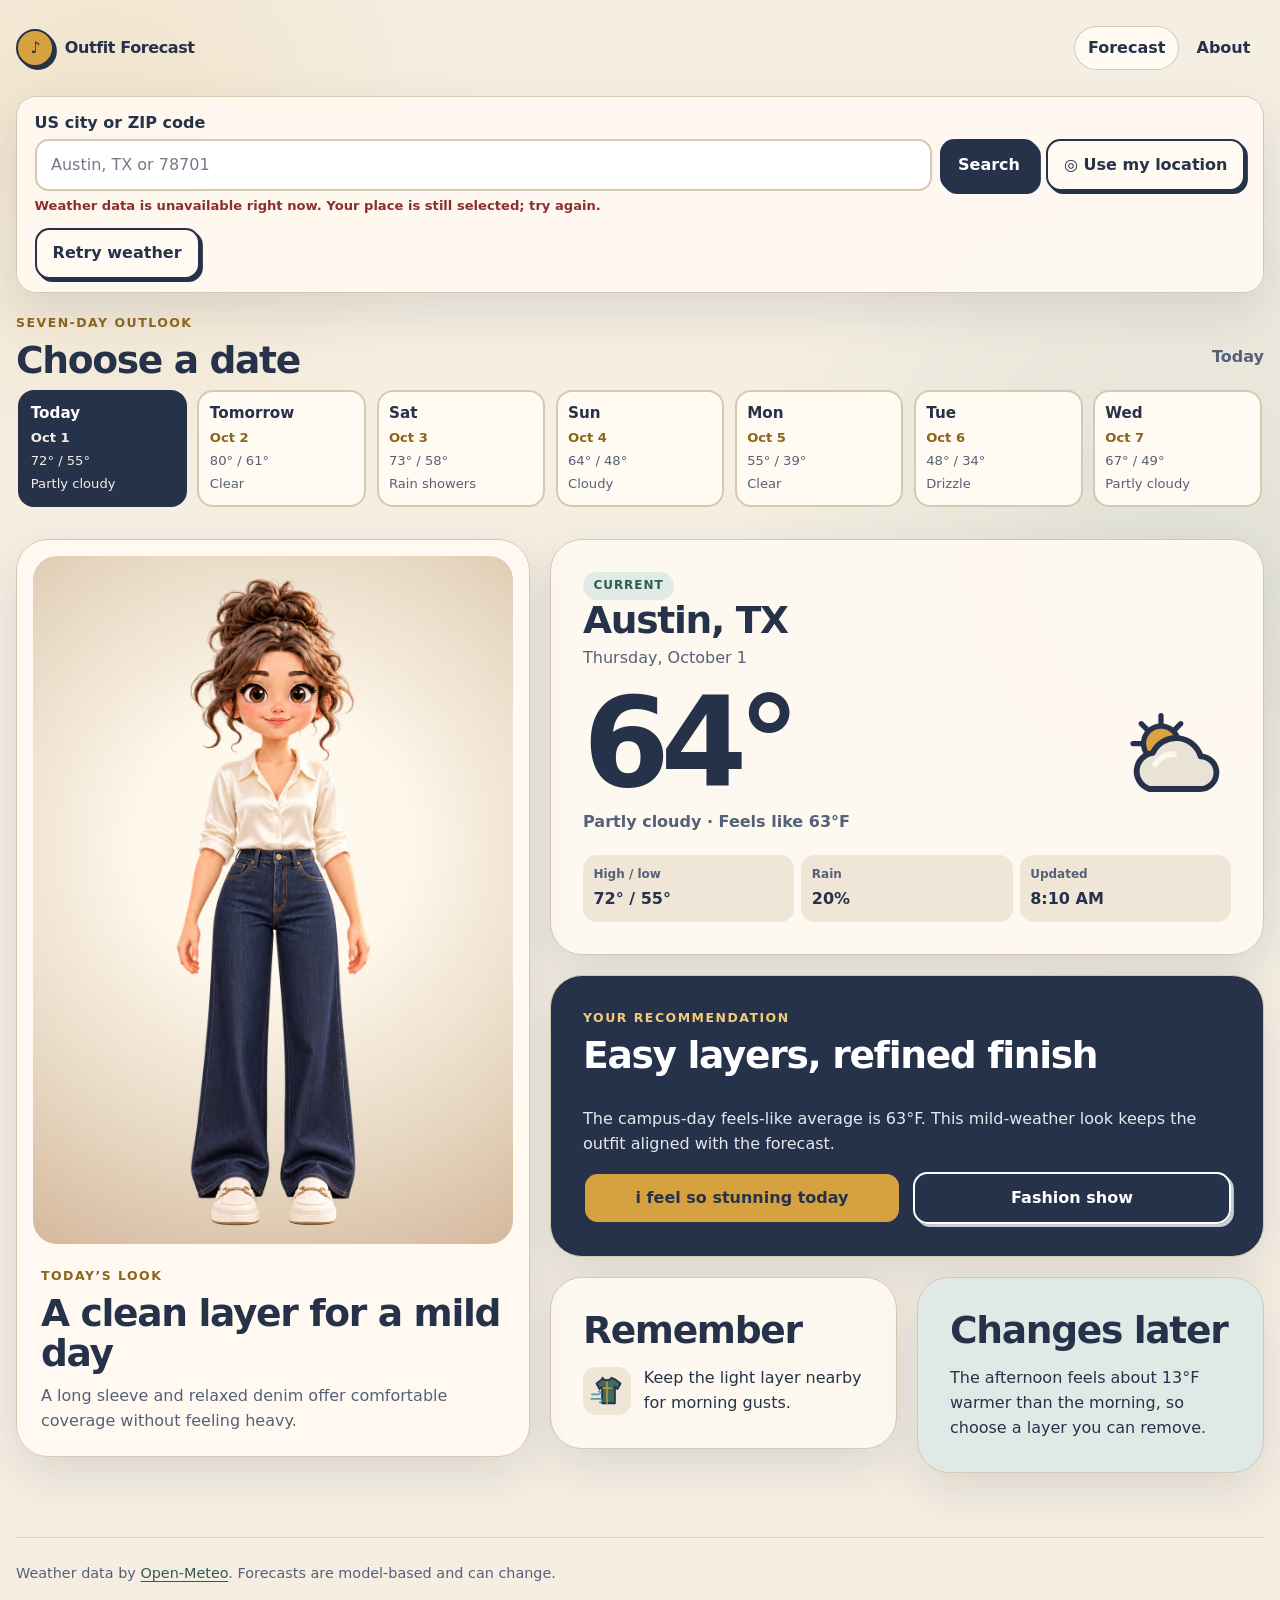
==== commit 35652710: "Compact desktop location bar" ====
--- a/index.html
+++ b/index.html
@@ -24,9 +24,7 @@
 
     <main class="forecast-main" id="main-content">
       <section class="control-panel" aria-labelledby="location-heading">
-        <div>
-          <h1 class="eyebrow" id="location-heading">Plan your campus day</h1>
-        </div>
+        <h1 class="sr-only" id="location-heading">Plan your campus day</h1>
         <form class="location-form" id="location-form" novalidate>
           <label for="location-query">US city or ZIP code</label>
           <div class="field-row">
@@ -63,40 +61,7 @@
               <img id="character-image" src="assets/characters/final/character-mild-b.png" alt="Character wearing a cropped camel trench, navy top, and cream trousers">
               <div class="wearable-layers" id="wearable-layers" aria-hidden="true"></div>
             </div>
-            <div class="celebration-layer" id="celebration-layer" aria-hidden="true">
-              <span class="fairy-particle fairy-one"></span>
-              <span class="fairy-particle fairy-two"></span>
-              <span class="fairy-particle fairy-three"></span>
-              <span class="fairy-particle fairy-four"></span>
-              <span class="fairy-particle fairy-orb fairy-five"></span>
-              <span class="fairy-particle fairy-six"></span>
-              <span class="fairy-particle fairy-seven"></span>
-              <span class="fairy-particle fairy-eight"></span>
-              <span class="fairy-particle fairy-nine"></span>
-              <span class="fairy-particle fairy-orb fairy-ten"></span>
-              <span class="fairy-particle fairy-eleven"></span>
-              <span class="fairy-particle fairy-twelve"></span>
-              <span class="fairy-particle fairy-mobile-extra fairy-thirteen"></span>
-              <span class="fairy-particle fairy-mobile-extra fairy-fourteen"></span>
-              <span class="fairy-particle fairy-mobile-extra fairy-orb fairy-fifteen"></span>
-              <span class="fairy-particle fairy-mobile-extra fairy-sixteen"></span>
-              <span class="fairy-particle fairy-mobile-extra fairy-seventeen"></span>
-              <span class="fairy-particle fairy-mobile-extra fairy-eighteen"></span>
-              <span class="fairy-particle fairy-mobile-extra fairy-nineteen"></span>
-              <span class="fairy-particle fairy-mobile-extra fairy-orb fairy-twenty"></span>
-              <span class="fairy-particle fairy-desktop-extra fairy-twenty-one"></span>
-              <span class="fairy-particle fairy-desktop-extra fairy-twenty-two"></span>
-              <span class="fairy-particle fairy-desktop-extra fairy-orb fairy-twenty-three"></span>
-              <span class="fairy-particle fairy-desktop-extra fairy-twenty-four"></span>
-              <span class="fairy-particle fairy-desktop-extra fairy-twenty-five"></span>
-              <span class="fairy-particle fairy-desktop-extra fairy-twenty-six"></span>
-              <span class="fairy-particle fairy-desktop-extra fairy-twenty-seven"></span>
-              <span class="fairy-particle fairy-desktop-extra fairy-orb fairy-twenty-eight"></span>
-              <span class="fairy-particle fairy-desktop-extra fairy-twenty-nine"></span>
-              <span class="fairy-particle fairy-desktop-extra fairy-thirty"></span>
-              <span class="fairy-particle fairy-desktop-extra fairy-thirty-one"></span>
-              <span class="fairy-particle fairy-desktop-extra fairy-orb fairy-thirty-two"></span>
-            </div>
+            <div class="celebration-layer" id="celebration-layer" aria-hidden="true"></div>
           </div>
           <button class="button button-secondary fashion-show-mobile" id="fashion-show" data-fashion-show type="button">Fashion show</button>
           <button class="button button-celebrate affirmation-mobile" id="affirmation" data-affirmation type="button">i feel so stunning today</button>
--- a/styles.css
+++ b/styles.css
@@ -321,57 +321,27 @@
   opacity: 0;
   background: linear-gradient(180deg, rgba(255, 255, 255, 0.62), rgba(221, 225, 239, 0.2) 40%, transparent 78%);
 }
-.celebration-layer.is-celebrating { animation: fairy-glow 5.2s ease-out both; }
-.celebration-layer.is-celebrating::before { animation: fairy-sheen 5.2s ease-out both; }
+.celebration-layer.is-celebrating { animation: fairy-glow 6.2s ease-out both; }
+.celebration-layer.is-celebrating::before { animation: fairy-sheen 6.2s ease-out both; }
 .fairy-particle {
-  --fairy-size: 1.35rem;
+  --fairy-size: 0.5rem;
+  --fairy-x: 50%;
   --fairy-delay: 0s;
   --fairy-drift: 0rem;
+  --fairy-duration: 3.6s;
   position: absolute;
   top: -12%;
+  left: var(--fairy-x);
   width: var(--fairy-size);
   aspect-ratio: 1;
-  background: linear-gradient(135deg, #ffffff 8%, #d9ddea 48%, #ffffff 78%);
+  background: #ffffff;
   clip-path: polygon(50% 0, 61% 38%, 100% 50%, 61% 62%, 50% 100%, 39% 62%, 0 50%, 39% 38%);
-  filter: drop-shadow(0 0 0.28rem #ffffff) drop-shadow(0 0 0.8rem #cbd1e4);
+  filter: drop-shadow(0 0 0.18rem #ffffff) drop-shadow(0 0 0.48rem #e4e8f4) drop-shadow(0 0 0.8rem #b9c2dc);
   mix-blend-mode: screen;
   opacity: 0;
 }
 .fairy-particle.fairy-orb { border-radius: 50%; background: radial-gradient(circle, #ffffff 0 18%, #d7dce9 34%, rgba(255,255,255,0) 72%); clip-path: none; }
-.is-celebrating .fairy-particle { animation: fairy-fall 3.5s cubic-bezier(0.18, 0.62, 0.35, 1) var(--fairy-delay) both; }
-.fairy-one { left: 5%; --fairy-delay: 0.05s; --fairy-size: 1.65rem; --fairy-drift: 2rem; }
-.fairy-two { left: 16%; --fairy-delay: 0.55s; --fairy-size: 1.15rem; --fairy-drift: -1.5rem; }
-.fairy-three { left: 27%; --fairy-delay: 1.05s; --fairy-size: 1.9rem; --fairy-drift: 1rem; }
-.fairy-four { left: 39%; --fairy-delay: 0.25s; --fairy-size: 1.3rem; --fairy-drift: -2rem; }
-.fairy-five { left: 48%; --fairy-delay: 1.45s; --fairy-size: 2.35rem; --fairy-drift: 1.5rem; }
-.fairy-six { left: 58%; --fairy-delay: 0.75s; --fairy-size: 1.55rem; --fairy-drift: -1rem; }
-.fairy-seven { left: 69%; --fairy-delay: 0.15s; --fairy-size: 2rem; --fairy-drift: 1.75rem; }
-.fairy-eight { left: 80%; --fairy-delay: 1.2s; --fairy-size: 1.25rem; --fairy-drift: -1.5rem; }
-.fairy-nine { left: 90%; --fairy-delay: 0.45s; --fairy-size: 1.8rem; --fairy-drift: -2.25rem; }
-.fairy-ten { left: 11%; --fairy-delay: 1.6s; --fairy-size: 2rem; --fairy-drift: 1rem; }
-.fairy-eleven { left: 53%; --fairy-delay: 1.85s; --fairy-size: 1.45rem; --fairy-drift: 2rem; }
-.fairy-twelve { left: 75%; --fairy-delay: 1.95s; --fairy-size: 1.7rem; --fairy-drift: -2rem; }
-.fairy-thirteen { left: 2%; --fairy-delay: 1.15s; --fairy-size: 2.15rem; --fairy-drift: 2.5rem; }
-.fairy-fourteen { left: 22%; --fairy-delay: 1.7s; --fairy-size: 1.6rem; --fairy-drift: -2rem; }
-.fairy-fifteen { left: 33%; --fairy-delay: 0.85s; --fairy-size: 2.55rem; --fairy-drift: 1.5rem; }
-.fairy-sixteen { left: 44%; --fairy-delay: 2.05s; --fairy-size: 1.85rem; --fairy-drift: -1rem; }
-.fairy-seventeen { left: 63%; --fairy-delay: 1.35s; --fairy-size: 2.2rem; --fairy-drift: 2rem; }
-.fairy-eighteen { left: 73%; --fairy-delay: 2.2s; --fairy-size: 1.6rem; --fairy-drift: -1.5rem; }
-.fairy-nineteen { left: 85%; --fairy-delay: 0.95s; --fairy-size: 2.35rem; --fairy-drift: 1rem; }
-.fairy-twenty { left: 94%; --fairy-delay: 1.8s; --fairy-size: 2.65rem; --fairy-drift: -2.5rem; }
-.fairy-twenty-one { left: 8%; --fairy-delay: 0.9s; --fairy-size: 1.4rem; --fairy-drift: -1rem; }
-.fairy-twenty-two { left: 19%; --fairy-delay: 1.35s; --fairy-size: 2.2rem; --fairy-drift: 2rem; }
-.fairy-twenty-three { left: 31%; --fairy-delay: 0.4s; --fairy-size: 1.6rem; --fairy-drift: -1.5rem; }
-.fairy-twenty-four { left: 42%; --fairy-delay: 1.75s; --fairy-size: 1.9rem; --fairy-drift: 1rem; }
-.fairy-twenty-five { left: 51%; --fairy-delay: 0.15s; --fairy-size: 1.3rem; --fairy-drift: -2rem; }
-.fairy-twenty-six { left: 61%; --fairy-delay: 1.1s; --fairy-size: 2.4rem; --fairy-drift: 1.5rem; }
-.fairy-twenty-seven { left: 71%; --fairy-delay: 0.65s; --fairy-size: 1.55rem; --fairy-drift: -1rem; }
-.fairy-twenty-eight { left: 82%; --fairy-delay: 1.55s; --fairy-size: 2.05rem; --fairy-drift: 1.75rem; }
-.fairy-twenty-nine { left: 92%; --fairy-delay: 0.3s; --fairy-size: 1.45rem; --fairy-drift: -1.5rem; }
-.fairy-thirty { left: 13%; --fairy-delay: 1.95s; --fairy-size: 2.1rem; --fairy-drift: 1rem; }
-.fairy-thirty-one { left: 47%; --fairy-delay: 2.15s; --fairy-size: 1.5rem; --fairy-drift: 2rem; }
-.fairy-thirty-two { left: 77%; --fairy-delay: 2.25s; --fairy-size: 1.8rem; --fairy-drift: -2rem; }
-.fairy-desktop-extra { display: none; }
+.is-celebrating .fairy-particle { animation: fairy-fall var(--fairy-duration) cubic-bezier(0.18, 0.62, 0.35, 1) var(--fairy-delay) both; }
 .fashion-show-mobile { width: 100%; margin-top: 0.9rem; }
 .affirmation-mobile { width: 100%; margin-top: 0.75rem; }
 .affirmation-feedback-mobile { margin-inline: auto; }
@@ -446,8 +416,13 @@
 
 @keyframes fairy-fall {
   0% { opacity: 0; transform: translate3d(0, -3rem, 0) scale(0.25) rotate(0); }
-  12% { opacity: 1; }
-  58% { opacity: 0.96; transform: translate3d(var(--fairy-drift), 52vh, 0) scale(1.25) rotate(150deg); }
+  8% { opacity: 1; }
+  18% { opacity: 0.28; }
+  28% { opacity: 1; }
+  42% { opacity: 0.38; }
+  58% { opacity: 1; transform: translate3d(var(--fairy-drift), 52vh, 0) scale(1.25) rotate(150deg); }
+  72% { opacity: 0.32; }
+  84% { opacity: 1; }
   100% { opacity: 0; transform: translate3d(var(--fairy-drift), 110vh, 0) scale(0.65) rotate(320deg); }
 }
 
@@ -494,7 +469,10 @@
 .link-list li { margin-bottom: 0.65rem; break-inside: avoid; }
 
 @media (min-width: 48rem) {
-  .control-panel { grid-template-columns: minmax(12rem, 0.8fr) minmax(20rem, 1.3fr); align-items: end; }
+  .control-panel { grid-template-columns: minmax(0, 1fr); gap: 0; padding: 0.85rem 1.1rem; border-radius: var(--radius-medium); }
+  .location-form { width: 100%; }
+  .location-form label { margin-bottom: 0.25rem; }
+  .location-form .field-message { margin-top: 0.3rem; font-size: 0.82rem; }
   .date-strip { grid-auto-flow: unset; grid-template-columns: repeat(7, 1fr); overflow: visible; }
   .detail-grid { grid-template-columns: 1fr 1fr; }
   .about-hero { grid-template-columns: 1.5fr 1fr; }
@@ -515,14 +493,13 @@
       "character details";
     align-items: start;
   }
-  .control-panel { grid-template-columns: minmax(15rem, 0.8fr) minmax(30rem, 1.7fr); }
+  .control-panel { grid-template-columns: minmax(0, 1fr); }
   .character-panel { position: sticky; top: 1rem; }
   .fashion-show-mobile { display: none; }
   .affirmation-mobile, .affirmation-feedback-mobile { display: none; }
   .fashion-show-desktop { display: block; }
   .affirmation-desktop { display: block; }
   .fairy-mobile-extra { display: none; }
-  .fairy-desktop-extra { display: block; }
   .action-row { display: grid; grid-template-columns: 1fr 1fr; }
   .character-frame { min-height: 43rem; }
   .weather-card { align-items: center; }
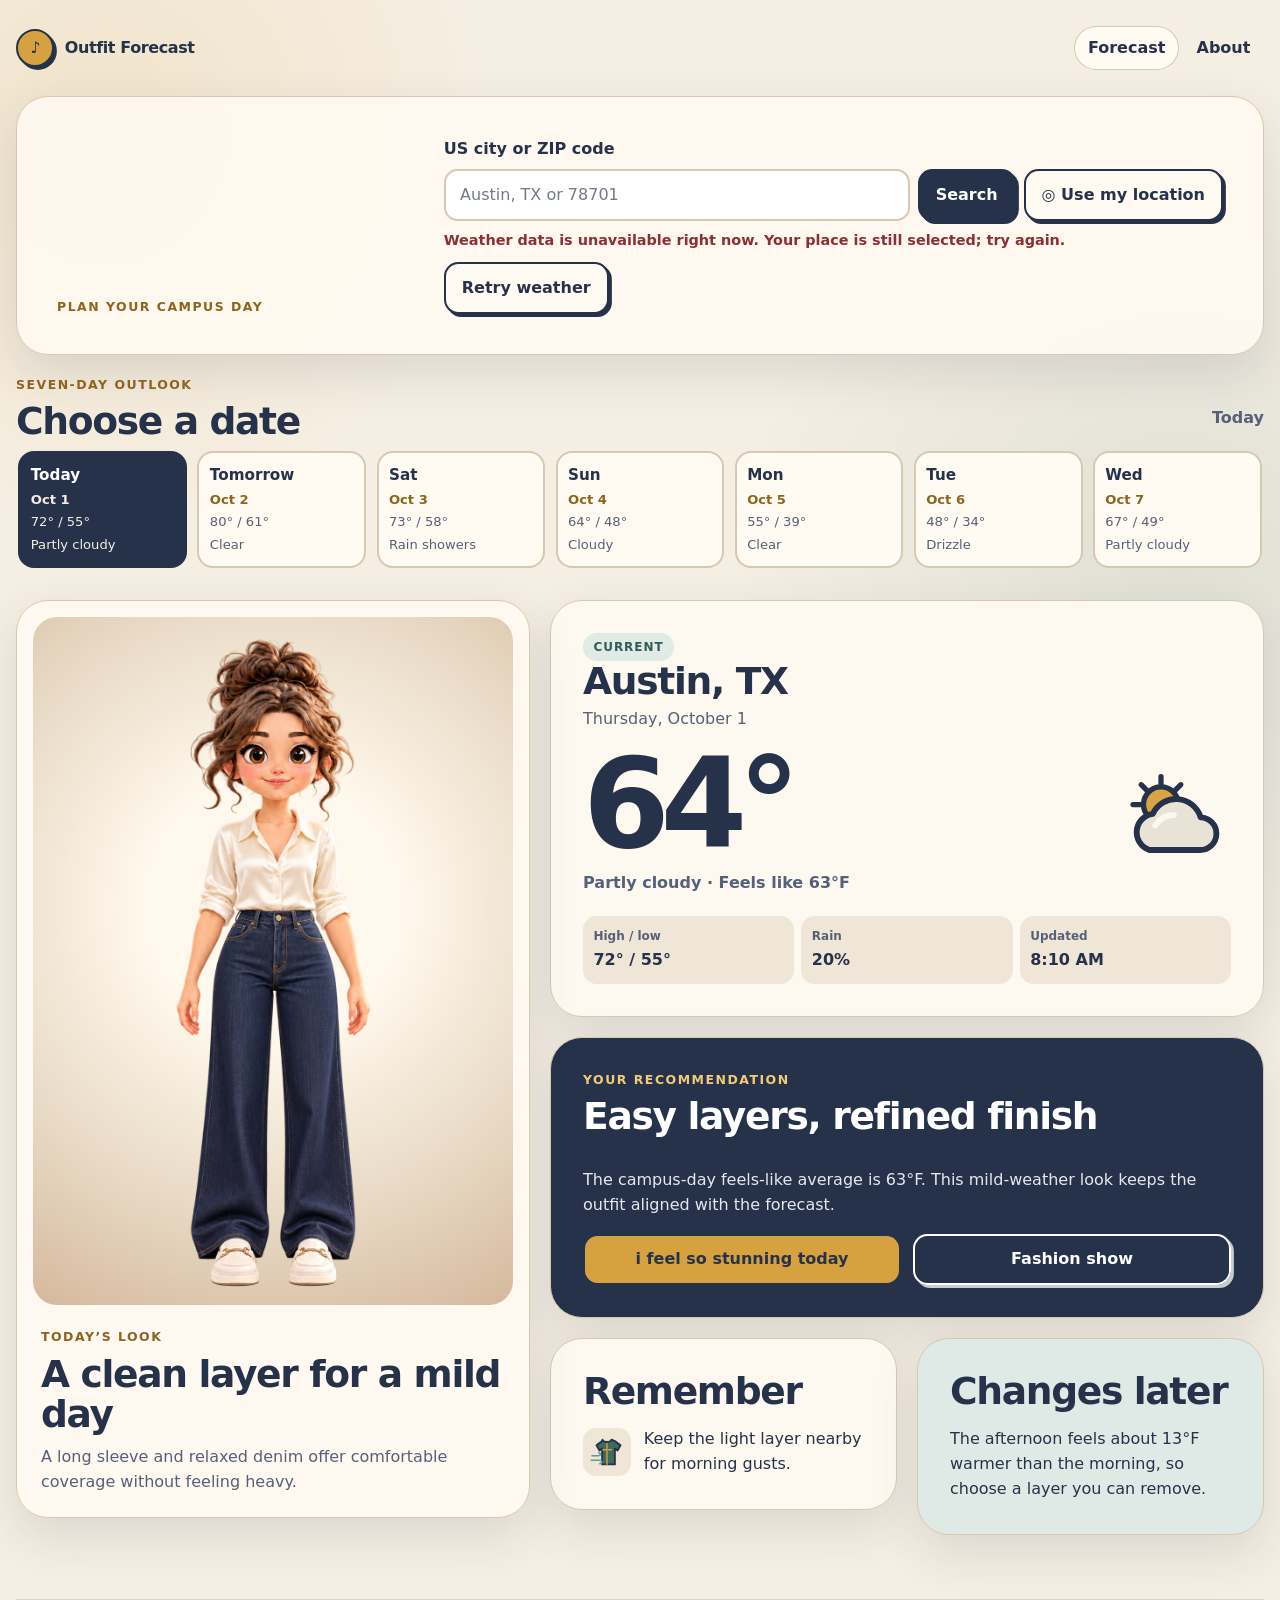
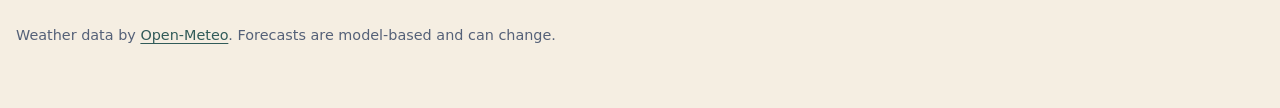
==== commit 3c651138: "Restore desktop location columns" ====
--- a/index.html
+++ b/index.html
@@ -24,7 +24,7 @@
 
     <main class="forecast-main" id="main-content">
       <section class="control-panel" aria-labelledby="location-heading">
-        <h1 class="sr-only" id="location-heading">Plan your campus day</h1>
+        <h1 class="eyebrow location-heading" id="location-heading">Plan your campus day</h1>
         <form class="location-form" id="location-form" novalidate>
           <label for="location-query">US city or ZIP code</label>
           <div class="field-row">
--- a/styles.css
+++ b/styles.css
@@ -170,6 +170,18 @@
   border-radius: var(--radius-large);
   background: rgba(255, 250, 242, 0.9);
   box-shadow: var(--shadow);
+}
+
+.location-heading {
+  position: absolute;
+  width: 1px;
+  height: 1px;
+  padding: 0;
+  margin: -1px;
+  overflow: hidden;
+  clip: rect(0, 0, 0, 0);
+  white-space: nowrap;
+  border: 0;
 }
 
 .location-form label { display: block; margin-bottom: 0.45rem; font-weight: 800; }
@@ -469,10 +481,8 @@
 .link-list li { margin-bottom: 0.65rem; break-inside: avoid; }
 
 @media (min-width: 48rem) {
-  .control-panel { grid-template-columns: minmax(0, 1fr); gap: 0; padding: 0.85rem 1.1rem; border-radius: var(--radius-medium); }
-  .location-form { width: 100%; }
-  .location-form label { margin-bottom: 0.25rem; }
-  .location-form .field-message { margin-top: 0.3rem; font-size: 0.82rem; }
+  .control-panel { grid-template-columns: minmax(12rem, 0.8fr) minmax(20rem, 1.3fr); align-items: end; }
+  .location-heading { position: static; width: auto; height: auto; margin: 0; overflow: visible; clip: auto; white-space: normal; }
   .date-strip { grid-auto-flow: unset; grid-template-columns: repeat(7, 1fr); overflow: visible; }
   .detail-grid { grid-template-columns: 1fr 1fr; }
   .about-hero { grid-template-columns: 1.5fr 1fr; }
@@ -493,7 +503,7 @@
       "character details";
     align-items: start;
   }
-  .control-panel { grid-template-columns: minmax(0, 1fr); }
+  .control-panel { grid-template-columns: minmax(15rem, 0.8fr) minmax(30rem, 1.7fr); }
   .character-panel { position: sticky; top: 1rem; }
   .fashion-show-mobile { display: none; }
   .affirmation-mobile, .affirmation-feedback-mobile { display: none; }
